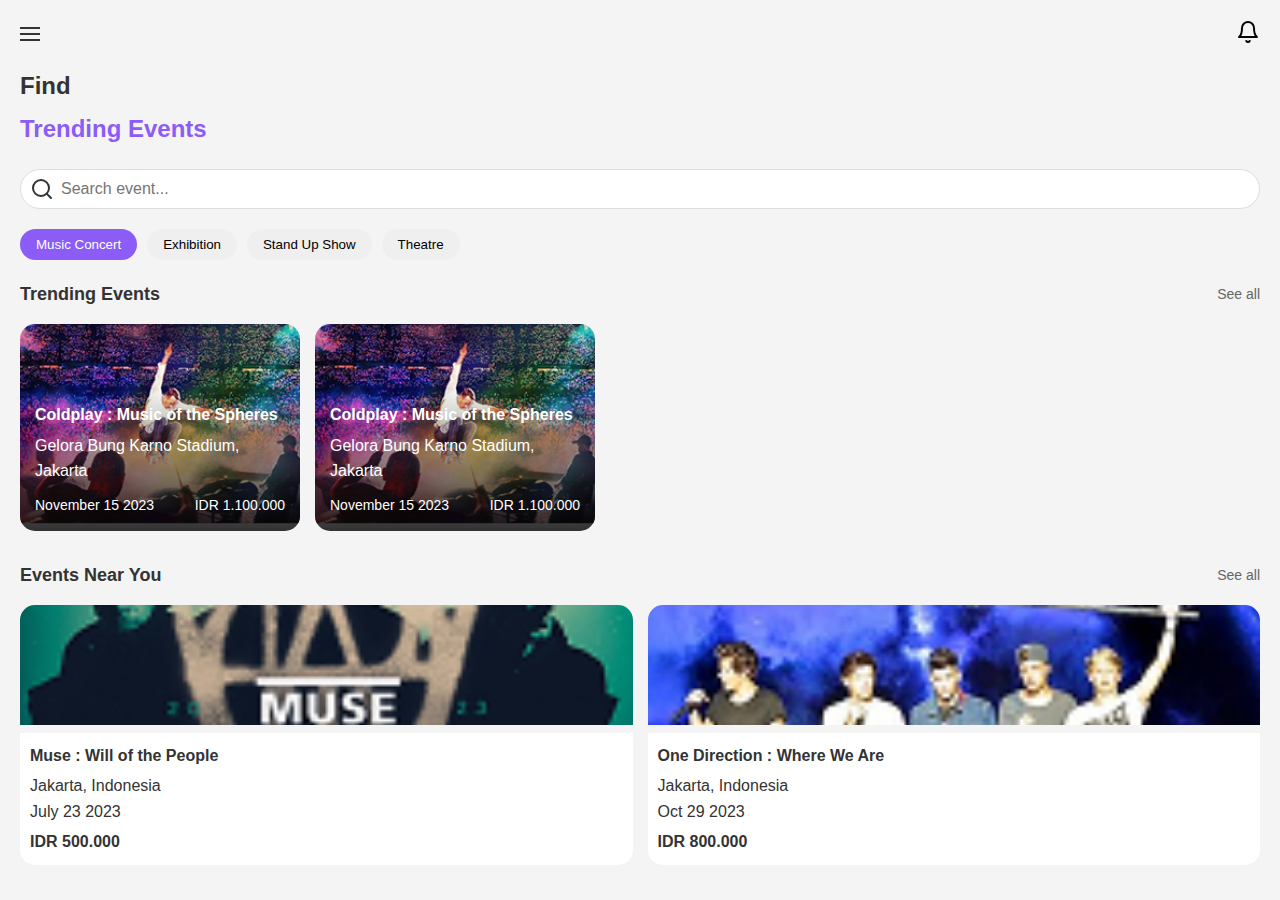
==== index.html @ b13571ea "feat: :art: pagina principal" ====
<!DOCTYPE html>
<html lang="en">
<head>
    <meta charset="UTF-8">
    <meta name="viewport" content="width=device-width, initial-scale=1.0">
    <title>Event App</title>
    <link rel="stylesheet" href="css/styles.css">
</head>
<body>
    <div class="page home">
        <header>
            <button class="menu-button">
                <span></span>
                <span></span>
                <span></span>
            </button>
            <button class="notification-button">
                <svg xmlns="http://www.w3.org/2000/svg" width="24" height="24" viewBox="0 0 24 24" fill="none" stroke="currentColor" stroke-width="2" stroke-linecap="round" stroke-linejoin="round"><path d="M6 8a6 6 0 0 1 12 0c0 7 3 9 3 9H3s3-2 3-9"></path><path d="M10.3 21a1.94 1.94 0 0 0 3.4 0"></path></svg>
            </button>
        </header>
        
        <section class="find-section">
            <h1>Find</h1>
            <h2>Trending Events</h2>
            <div class="search-bar">
                <svg xmlns="http://www.w3.org/2000/svg" width="24" height="24" viewBox="0 0 24 24" fill="none" stroke="currentColor" stroke-width="2" stroke-linecap="round" stroke-linejoin="round"><circle cx="11" cy="11" r="8"></circle><line x1="21" y1="21" x2="16.65" y2="16.65"></line></svg>
                <input type="text" placeholder="Search event...">
            </div>
        </section>

        <section class="categories">
            <button class="active">Music Concert</button>
            <button>Exhibition</button>
            <button>Stand Up Show</button>
            <button>Theatre</button>
        </section>

        <section class="trending-events">
            <div class="section-header">
                <h3>Trending Events</h3>
                <a href="#" class="see-all">See all</a>
            </div>
            <div class="event-container">
                <div class="event-card">
                    <img src="storage/img/Rectangle 4105.png" alt="Coldplay Concert">
                    <div class="event-info">
                        <h4>Coldplay : Music of the Spheres</h4>
                        <p>Gelora Bung Karno Stadium, Jakarta</p>
                        <div class="event-details">
                            <span>November 15 2023</span>
                            <span>IDR 1.100.000</span>
                        </div>
                    </div>
                </div>
                <div class="event-card">
                    <img src="storage/img/Rectangle 4105.png" alt="Coldplay Concert">
                    <div class="event-info">
                        <h4>Coldplay : Music of the Spheres</h4>
                        <p>Gelora Bung Karno Stadium, Jakarta</p>
                        <div class="event-details">
                            <span>November 15 2023</span>
                            <span>IDR 1.100.000</span>
                        </div>
                    </div>
                </div>
            </div>
        </section>

        <section class="nearby-events">
            <div class="section-header">
                <h3>Events Near You</h3>
                <a href="#" class="see-all">See all</a>
            </div>
            <div class="event-grid">
                <div class="event-card small">
                    <img src="storage/img/Rectangle 4108.png" alt="Muse Concert">
                    <div class="event-info">
                        <h4>Muse : Will of the People</h4>
                        <p>Jakarta, Indonesia</p>
                        <p>July 23 2023</p>
                        <p class="price">IDR 500.000</p>
                    </div>
                </div>
                <div class="event-card small">
                    <img src="storage/img/Rectangle 4110.png" alt="One Direction Concert">
                    <div class="event-info">
                        <h4>One Direction : Where We Are</h4>
                        <p>Jakarta, Indonesia</p>
                        <p>Oct 29 2023</p>
                        <p class="price">IDR 800.000</p>
                    </div>
                </div>
            </div>
        </section>
    </div>
</body>
</html>
---- css/styles.css ----
@import url(variables.css);
* {
    margin: 0;
    padding: 0;
    box-sizing: border-box;
}

body {
    font-family: Arial, sans-serif;
    line-height: 1.6;
    color: #333;
    background-color: #f4f4f4;
}

.app {
    max-width: 480px;
    margin: 0 auto;
    background-color: #fff;
    min-height: 100vh;
}

.page {
    padding: 20px;
}

/* Header */
header {
    display: flex;
    justify-content: space-between;
    align-items: center;
    margin-bottom: 20px;
}

.menu-button, .notification-button {
    background: none;
    border: none;
    cursor: pointer;
}

.menu-button span {
    display: block;
    width: 20px;
    height: 2px;
    background-color: #333;
    margin: 4px 0;
}

/* Find Section */
.find-section h1 {
    font-size: 24px;
    margin-bottom: 5px;
}

.find-section h2 {
    font-size: 24px;
    color: #8B5CF6;
    margin-bottom: 20px;
}

.search-bar {
    position: relative;
    margin-bottom: 20px;
}

.search-bar input {
    width: 100%;
    padding: 10px 40px;
    border: 1px solid #ddd;
    border-radius: 20px;
    font-size: 16px;
}

.search-bar svg {
    position: absolute;
    top: 50%;
    transform: translateY(-50%);
}

.search-bar svg:first-child {
    left: 10px;
}

.search-bar button {
    position: absolute;
    right: 10px;
    top: 50%;
    transform: translateY(-50%);
    background: none;
    border: none;
    cursor: pointer;
}

/* Categories */
.categories {
    display: flex;
    overflow-x: auto;
    gap: 10px;
    margin-bottom: 20px;
}

.categories button {
    padding: 8px 16px;
    border: none;
    border-radius: 20px;
    white-space: nowrap;
    cursor: pointer;
}

.categories button.active {
    background-color: #8B5CF6;
    color: white;
}

/* Event Sections */
.section-header {
    display: flex;
    justify-content: space-between;
    align-items: center;
    margin-bottom: 15px;
}

* {
    margin: 0;
    padding: 0;
    box-sizing: border-box;
}

body {
    font-family: Arial, sans-serif;
    line-height: 1.6;
    color: #333;
    background-color: #f4f4f4;
}

.app {
    max-width: 480px;
    margin: 0 auto;
    background-color: #fff;
    min-height: 100vh;
}

.page {
    padding: 20px;
}

.trending-events .event-container {
    display: flex;
    overflow-x: auto;
    gap: 15px;
    padding-bottom: 10px;
}

.trending-events .event-card {
    flex: 0 0 auto;
    width: 280px;
}



.section-header h3 {
    font-size: 18px;
}

.see-all {
    color: #666;
    text-decoration: none;
    font-size: 14px;
}

.event-card {
    position: relative;
    border-radius: 15px;
    overflow: hidden;
    margin-bottom: 20px;
}

.event-card img {
    width: 100%;
    height: 200px;
    object-fit: cover;
}

.event-info {
    position: absolute;
    bottom: 0;
    left: 0;
    right: 0;
    padding: 15px;
    background: linear-gradient(to top, rgba(0,0,0,0.8), transparent);
    color: white;
}

.event-info h4 {
    margin-bottom: 5px;
}

.event-details {
    display: flex;
    justify-content: space-between;
    margin-top: 10px;
    font-size: 14px;
}

.event-grid {
    display: grid;
    grid-template-columns: 1fr 1fr;
    gap: 15px;
}

.event-card.small {
    margin-bottom: 0;
}

.event-card.small img {
    height: 120px;
}

.event-card.small .event-info {
    position: static;
    background: white;
    color: #333;
    padding: 10px;
}

.event-card.small .price {
    font-weight: bold;
    margin-top: 5px;
}
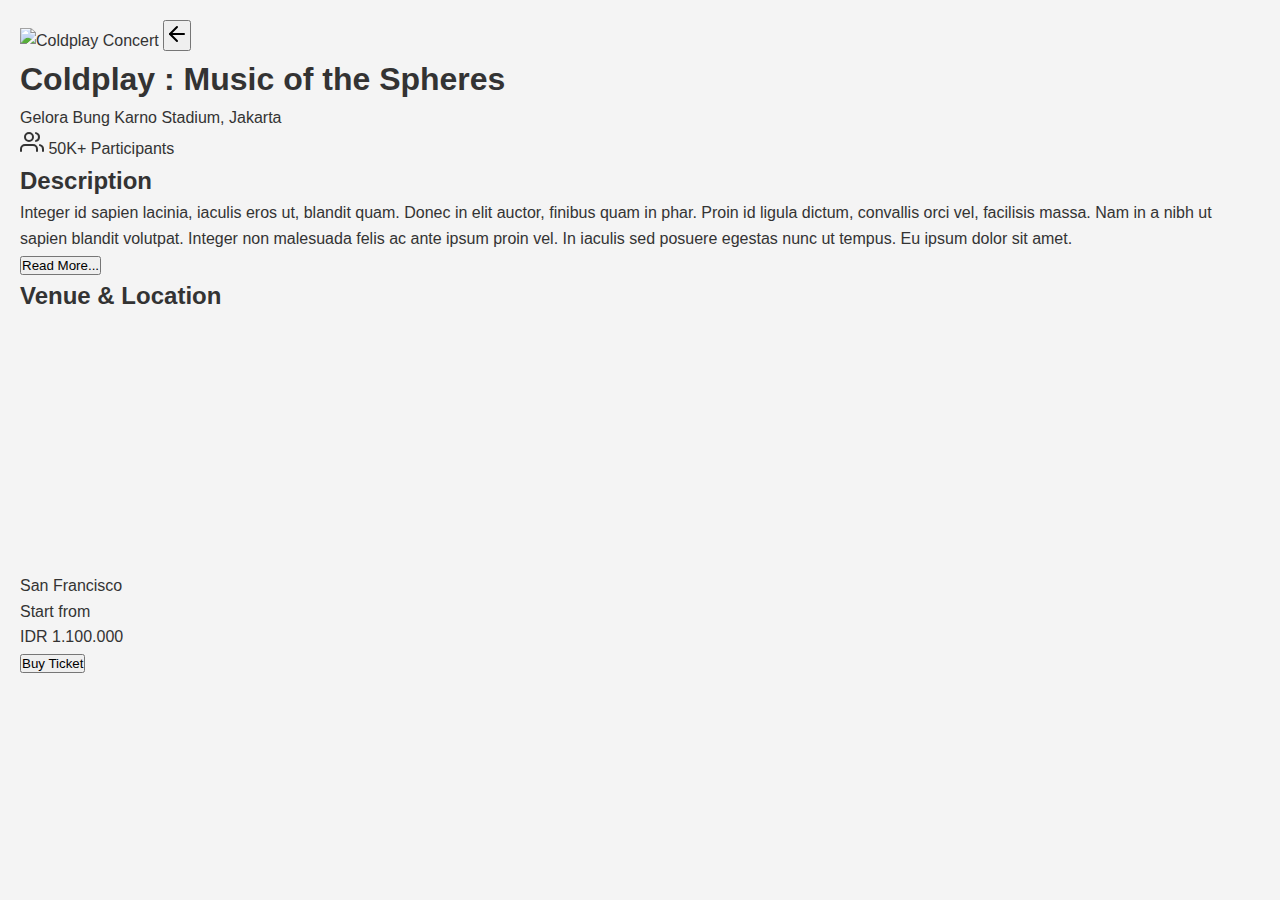
==== commit 6101a3e3: "feat: :art: estructura del html" ====
--- a/index.html
+++ b/index.html
@@ -7,91 +7,47 @@
     <link rel="stylesheet" href="css/styles.css">
 </head>
 <body>
-    <div class="page home">
-        <header>
-            <button class="menu-button">
-                <span></span>
-                <span></span>
-                <span></span>
+    <div class="page detail">
+        <div class="hero-image">
+            <img src="https://hebbkx1anhila5yf.public.blob.vercel-storage.com/Captura%20desde%202025-02-18%2016-17-10-r61lGKVzn3WVcQYwMTWNpux5oqasg6.png" alt="Coldplay Concert">
+            <button class="back-button">
+                <svg xmlns="http://www.w3.org/2000/svg" width="24" height="24" viewBox="0 0 24 24" fill="none" stroke="currentColor" stroke-width="2" stroke-linecap="round" stroke-linejoin="round"><line x1="19" y1="12" x2="5" y2="12"></line><polyline points="12 19 5 12 12 5"></polyline></svg>
             </button>
-            <button class="notification-button">
-                <svg xmlns="http://www.w3.org/2000/svg" width="24" height="24" viewBox="0 0 24 24" fill="none" stroke="currentColor" stroke-width="2" stroke-linecap="round" stroke-linejoin="round"><path d="M6 8a6 6 0 0 1 12 0c0 7 3 9 3 9H3s3-2 3-9"></path><path d="M10.3 21a1.94 1.94 0 0 0 3.4 0"></path></svg>
-            </button>
-        </header>
-        
-        <section class="find-section">
-            <h1>Find</h1>
-            <h2>Trending Events</h2>
-            <div class="search-bar">
-                <svg xmlns="http://www.w3.org/2000/svg" width="24" height="24" viewBox="0 0 24 24" fill="none" stroke="currentColor" stroke-width="2" stroke-linecap="round" stroke-linejoin="round"><circle cx="11" cy="11" r="8"></circle><line x1="21" y1="21" x2="16.65" y2="16.65"></line></svg>
-                <input type="text" placeholder="Search event...">
+        </div>
+        <div class="content">
+            <h1>Coldplay : Music of the Spheres</h1>
+            <p class="location">Gelora Bung Karno Stadium, Jakarta</p>
+            <div class="participants">
+                <div class="avatar-group">
+                    <div class="avatar"></div>
+                    <div class="avatar"></div>
+                    <div class="avatar"></div>
+                </div>
+                <p>
+                    <svg xmlns="http://www.w3.org/2000/svg" width="24" height="24" viewBox="0 0 24 24" fill="none" stroke="currentColor" stroke-width="2" stroke-linecap="round" stroke-linejoin="round"><path d="M17 21v-2a4 4 0 0 0-4-4H5a4 4 0 0 0-4 4v2"></path><circle cx="9" cy="7" r="4"></circle><path d="M23 21v-2a4 4 0 0 0-3-3.87"></path><path d="M16 3.13a4 4 0 0 1 0 7.75"></path></svg>
+                    50K+ Participants
+                </p>
             </div>
-        </section>
-
-        <section class="categories">
-            <button class="active">Music Concert</button>
-            <button>Exhibition</button>
-            <button>Stand Up Show</button>
-            <button>Theatre</button>
-        </section>
-
-        <section class="trending-events">
-            <div class="section-header">
-                <h3>Trending Events</h3>
-                <a href="#" class="see-all">See all</a>
+            <div class="description">
+                <h2>Description</h2>
+                <p>Integer id sapien lacinia, iaculis eros ut, blandit quam. Donec in elit auctor, finibus quam in phar. Proin id ligula dictum, convallis orci vel, facilisis massa. Nam in a nibh ut sapien blandit volutpat. Integer non malesuada felis ac ante ipsum proin vel. In iaculis sed posuere egestas nunc ut tempus. Eu ipsum dolor sit amet.</p>
+                <button class="read-more">Read More...</button>
             </div>
-            <div class="event-container">
-                <div class="event-card">
-                    <img src="storage/img/Rectangle 4105.png" alt="Coldplay Concert">
-                    <div class="event-info">
-                        <h4>Coldplay : Music of the Spheres</h4>
-                        <p>Gelora Bung Karno Stadium, Jakarta</p>
-                        <div class="event-details">
-                            <span>November 15 2023</span>
-                            <span>IDR 1.100.000</span>
-                        </div>
-                    </div>
+            <div class="venue">
+                <h2>Venue & Location</h2>
+                <div class="map-placeholder">
+                    <iframe src="https://www.google.com/maps/embed?pb=!1m18!1m12!1m3!1d100939.99641085565!2d-122.52000113088664!3d37.75780703754261!2m3!1f0!2f0!3f0!3m2!1i1024!2i768!4f13.1!3m3!1m2!1s0x80859a6d00690021%3A0x4a501367f076adff!2sSan%20Francisco%2C%20California%2C%20EE.%20UU.!5e0!3m2!1ses!2sco!4v1739914699240!5m2!1ses!2sco" width="360" height="250" style="border:0;" allowfullscreen="" loading="lazy" referrerpolicy="no-referrer-when-downgrade"></iframe>
                 </div>
-                <div class="event-card">
-                    <img src="storage/img/Rectangle 4105.png" alt="Coldplay Concert">
-                    <div class="event-info">
-                        <h4>Coldplay : Music of the Spheres</h4>
-                        <p>Gelora Bung Karno Stadium, Jakarta</p>
-                        <div class="event-details">
-                            <span>November 15 2023</span>
-                            <span>IDR 1.100.000</span>
-                        </div>
-                    </div>
+                <p>San Francisco</p>
+            </div>
+            <div class="buy-ticket">
+                <div class="price-info">
+                    <p>Start from</p>
+                    <p class="price">IDR 1.100.000</p>
                 </div>
+                <button class="buy-button">Buy Ticket</button>
             </div>
-        </section>
-
-        <section class="nearby-events">
-            <div class="section-header">
-                <h3>Events Near You</h3>
-                <a href="#" class="see-all">See all</a>
-            </div>
-            <div class="event-grid">
-                <div class="event-card small">
-                    <img src="storage/img/Rectangle 4108.png" alt="Muse Concert">
-                    <div class="event-info">
-                        <h4>Muse : Will of the People</h4>
-                        <p>Jakarta, Indonesia</p>
-                        <p>July 23 2023</p>
-                        <p class="price">IDR 500.000</p>
-                    </div>
-                </div>
-                <div class="event-card small">
-                    <img src="storage/img/Rectangle 4110.png" alt="One Direction Concert">
-                    <div class="event-info">
-                        <h4>One Direction : Where We Are</h4>
-                        <p>Jakarta, Indonesia</p>
-                        <p>Oct 29 2023</p>
-                        <p class="price">IDR 800.000</p>
-                    </div>
-                </div>
-            </div>
-        </section>
+        </div>
     </div>
 </body>
 </html>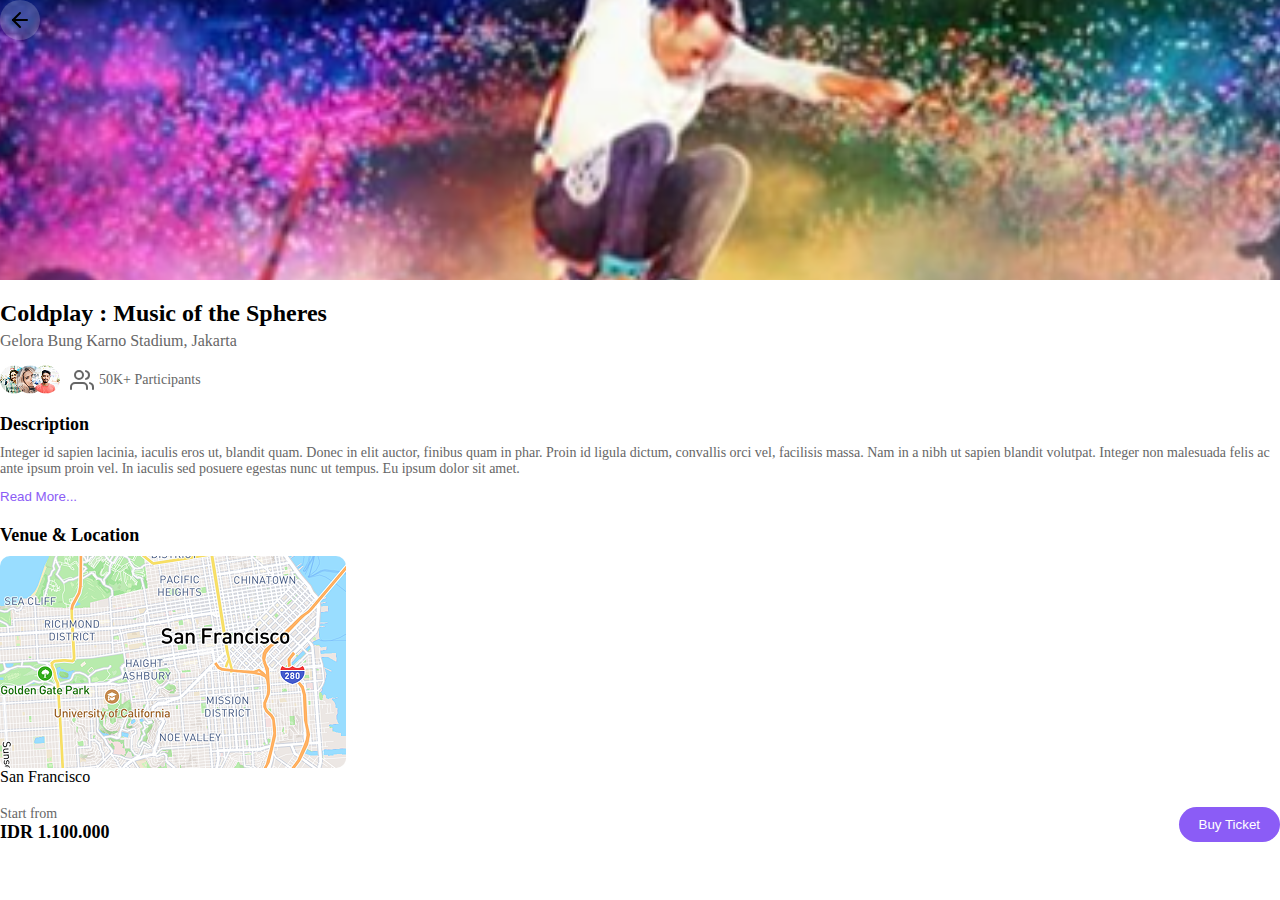
==== commit 0a3f811c: "feat: :art: pagina detail" ====
--- a/index.html
+++ b/index.html
@@ -9,7 +9,7 @@
 <body>
     <div class="page detail">
         <div class="hero-image">
-            <img src="https://hebbkx1anhila5yf.public.blob.vercel-storage.com/Captura%20desde%202025-02-18%2016-17-10-r61lGKVzn3WVcQYwMTWNpux5oqasg6.png" alt="Coldplay Concert">
+            <img src="storage/img/Rectangle 4111.png" alt="Coldplay Concert">
             <button class="back-button">
                 <svg xmlns="http://www.w3.org/2000/svg" width="24" height="24" viewBox="0 0 24 24" fill="none" stroke="currentColor" stroke-width="2" stroke-linecap="round" stroke-linejoin="round"><line x1="19" y1="12" x2="5" y2="12"></line><polyline points="12 19 5 12 12 5"></polyline></svg>
             </button>
@@ -19,9 +19,7 @@
             <p class="location">Gelora Bung Karno Stadium, Jakarta</p>
             <div class="participants">
                 <div class="avatar-group">
-                    <div class="avatar"></div>
-                    <div class="avatar"></div>
-                    <div class="avatar"></div>
+                    <img src="storage/img/Group 1.png" alt="">
                 </div>
                 <p>
                     <svg xmlns="http://www.w3.org/2000/svg" width="24" height="24" viewBox="0 0 24 24" fill="none" stroke="currentColor" stroke-width="2" stroke-linecap="round" stroke-linejoin="round"><path d="M17 21v-2a4 4 0 0 0-4-4H5a4 4 0 0 0-4 4v2"></path><circle cx="9" cy="7" r="4"></circle><path d="M23 21v-2a4 4 0 0 0-3-3.87"></path><path d="M16 3.13a4 4 0 0 1 0 7.75"></path></svg>
@@ -35,8 +33,8 @@
             </div>
             <div class="venue">
                 <h2>Venue & Location</h2>
-                <div class="map-placeholder">
-                    <iframe src="https://www.google.com/maps/embed?pb=!1m18!1m12!1m3!1d100939.99641085565!2d-122.52000113088664!3d37.75780703754261!2m3!1f0!2f0!3f0!3m2!1i1024!2i768!4f13.1!3m3!1m2!1s0x80859a6d00690021%3A0x4a501367f076adff!2sSan%20Francisco%2C%20California%2C%20EE.%20UU.!5e0!3m2!1ses!2sco!4v1739914699240!5m2!1ses!2sco" width="360" height="250" style="border:0;" allowfullscreen="" loading="lazy" referrerpolicy="no-referrer-when-downgrade"></iframe>
+                <div class="venue-image">
+                    <img src="storage/img/Mapsicle Map.png" alt="Venue Image" width="346" height="212">
                 </div>
                 <p>San Francisco</p>
             </div>
--- a/css/styles.css
+++ b/css/styles.css
@@ -1,228 +1,123 @@
 @import url(variables.css);
-* {
+*{
+    padding: 0;
     margin: 0;
-    padding: 0;
     box-sizing: border-box;
 }
 
-body {
-    font-family: Arial, sans-serif;
-    line-height: 1.6;
-    color: #333;
-    background-color: #f4f4f4;
+
+
+
+
+.hero-image {
+    position: relative;
+    height: 300px;
+    margin: -20px -20px 20px;
 }
 
-.app {
-    max-width: 480px;
-    margin: 0 auto;
-    background-color: #fff;
-    min-height: 100vh;
+.hero-image img {
+    width: 100%;
+    height: 100%;
+    object-fit: cover;
 }
 
-.page {
-    padding: 20px;
-}
-
-/* Header */
-header {
+.back-button {
+    position: absolute;
+    top: 20px;
+    left: 20px;
+    background: rgba(255, 255, 255, 0.2);
+    border: none;
+    border-radius: 50%;
+    width: 40px;
+    height: 40px;
     display: flex;
-    justify-content: space-between;
     align-items: center;
-    margin-bottom: 20px;
-}
-
-.menu-button, .notification-button {
-    background: none;
-    border: none;
+    justify-content: center;
     cursor: pointer;
 }
 
-.menu-button span {
-    display: block;
-    width: 20px;
-    height: 2px;
-    background-color: #333;
-    margin: 4px 0;
-}
-
-/* Find Section */
-.find-section h1 {
+.content h1 {
     font-size: 24px;
     margin-bottom: 5px;
 }
 
-.find-section h2 {
-    font-size: 24px;
-    color: #8B5CF6;
-    margin-bottom: 20px;
+.location {
+    color: #666;
+    margin-bottom: 15px;
 }
 
-.search-bar {
-    position: relative;
-    margin-bottom: 20px;
-}
-
-.search-bar input {
-    width: 100%;
-    padding: 10px 40px;
-    border: 1px solid #ddd;
-    border-radius: 20px;
-    font-size: 16px;
-}
-
-.search-bar svg {
-    position: absolute;
-    top: 50%;
-    transform: translateY(-50%);
-}
-
-.search-bar svg:first-child {
-    left: 10px;
-}
-
-.search-bar button {
-    position: absolute;
-    right: 10px;
-    top: 50%;
-    transform: translateY(-50%);
-    background: none;
-    border: none;
-    cursor: pointer;
-}
-
-/* Categories */
-.categories {
+.participants {
     display: flex;
-    overflow-x: auto;
+    align-items: center;
     gap: 10px;
     margin-bottom: 20px;
 }
 
-.categories button {
-    padding: 8px 16px;
+.avatar-group {
+    display: flex;
+}
+
+
+.avatar:last-child {
+    margin-right: 0;
+}
+
+.participants p {
+    display: flex;
+    align-items: center;
+    gap: 5px;
+    font-size: 14px;
+    color: #666;
+}
+
+.description, .venue {
+    margin-bottom: 20px;
+}
+
+.description h2, .venue h2 {
+    font-size: 18px;
+    margin-bottom: 10px;
+}
+
+.description p {
+    font-size: 14px;
+    color: #666;
+    margin-bottom: 10px;
+}
+
+.read-more {
+    background: none;
     border: none;
-    border-radius: 20px;
-    white-space: nowrap;
+    color: #8B5CF6;
     cursor: pointer;
 }
 
-.categories button.active {
-    background-color: #8B5CF6;
-    color: white;
+.venue-image img {
+    display: block;
+    border-radius: 10px;
 }
 
-/* Event Sections */
-.section-header {
+.buy-ticket {
     display: flex;
     justify-content: space-between;
     align-items: center;
-    margin-bottom: 15px;
 }
 
-* {
-    margin: 0;
-    padding: 0;
-    box-sizing: border-box;
+.price-info p:first-child {
+    font-size: 14px;
+    color: #666;
 }
 
-body {
-    font-family: Arial, sans-serif;
-    line-height: 1.6;
-    color: #333;
-    background-color: #f4f4f4;
+.price {
+    font-size: 18px;
+    font-weight: bold;
 }
 
-.app {
-    max-width: 480px;
-    margin: 0 auto;
-    background-color: #fff;
-    min-height: 100vh;
+.buy-button {
+    background-color: #8B5CF6;
+    color: white;
+    border: none;
+    padding: 10px 20px;
+    border-radius: 20px;
+    cursor: pointer;
 }
-
-.page {
-    padding: 20px;
-}
-
-.trending-events .event-container {
-    display: flex;
-    overflow-x: auto;
-    gap: 15px;
-    padding-bottom: 10px;
-}
-
-.trending-events .event-card {
-    flex: 0 0 auto;
-    width: 280px;
-}
-
-
-
-.section-header h3 {
-    font-size: 18px;
-}
-
-.see-all {
-    color: #666;
-    text-decoration: none;
-    font-size: 14px;
-}
-
-.event-card {
-    position: relative;
-    border-radius: 15px;
-    overflow: hidden;
-    margin-bottom: 20px;
-}
-
-.event-card img {
-    width: 100%;
-    height: 200px;
-    object-fit: cover;
-}
-
-.event-info {
-    position: absolute;
-    bottom: 0;
-    left: 0;
-    right: 0;
-    padding: 15px;
-    background: linear-gradient(to top, rgba(0,0,0,0.8), transparent);
-    color: white;
-}
-
-.event-info h4 {
-    margin-bottom: 5px;
-}
-
-.event-details {
-    display: flex;
-    justify-content: space-between;
-    margin-top: 10px;
-    font-size: 14px;
-}
-
-.event-grid {
-    display: grid;
-    grid-template-columns: 1fr 1fr;
-    gap: 15px;
-}
-
-.event-card.small {
-    margin-bottom: 0;
-}
-
-.event-card.small img {
-    height: 120px;
-}
-
-.event-card.small .event-info {
-    position: static;
-    background: white;
-    color: #333;
-    padding: 10px;
-}
-
-.event-card.small .price {
-    font-weight: bold;
-    margin-top: 5px;
-}
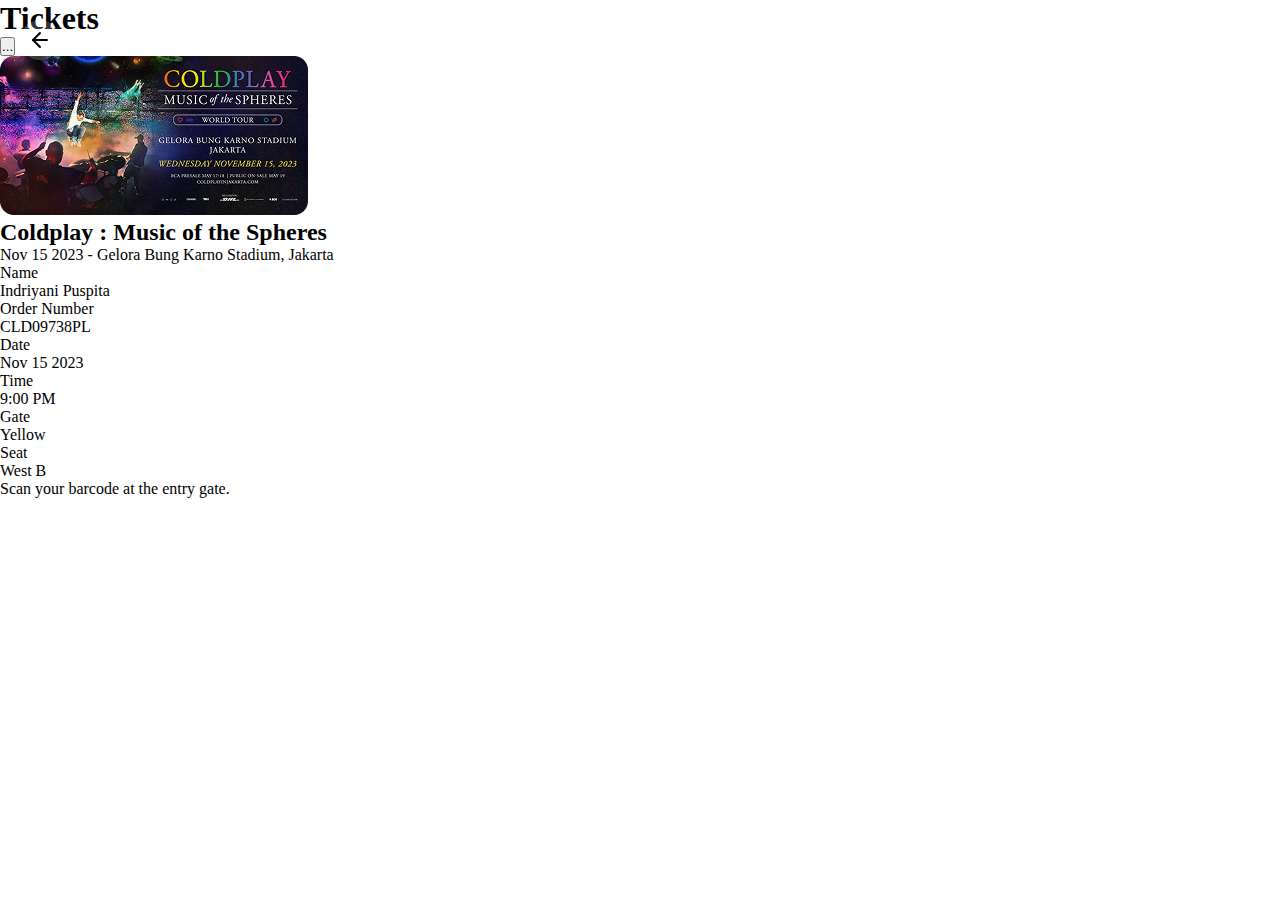
==== commit f7fea21a: "feat: :art: estructura del html en la pagina de tickets" ====
--- a/index.html
+++ b/index.html
@@ -7,43 +7,49 @@
     <link rel="stylesheet" href="css/styles.css">
 </head>
 <body>
-    <div class="page detail">
-        <div class="hero-image">
-            <img src="storage/img/Rectangle 4111.png" alt="Coldplay Concert">
+    <div class="page ticket">
+        <header>
             <button class="back-button">
                 <svg xmlns="http://www.w3.org/2000/svg" width="24" height="24" viewBox="0 0 24 24" fill="none" stroke="currentColor" stroke-width="2" stroke-linecap="round" stroke-linejoin="round"><line x1="19" y1="12" x2="5" y2="12"></line><polyline points="12 19 5 12 12 5"></polyline></svg>
             </button>
-        </div>
-        <div class="content">
-            <h1>Coldplay : Music of the Spheres</h1>
-            <p class="location">Gelora Bung Karno Stadium, Jakarta</p>
-            <div class="participants">
-                <div class="avatar-group">
-                    <img src="storage/img/Group 1.png" alt="">
+            <h1>Tickets</h1>
+            <button class="more-button">...</button>
+        </header>
+        <div class="ticket-card">
+            <img src="storage/img/Rectangle 4115.png" alt="Coldplay Concert">
+            <div class="ticket-info">
+                <h2>Coldplay : Music of the Spheres</h2>
+                <p>Nov 15 2023 - Gelora Bung Karno Stadium, Jakarta</p>
+                <div class="ticket-details">
+                    <div>
+                        <p>Name</p>
+                        <p>Indriyani Puspita</p>
+                    </div>
+                    <div>
+                        <p>Order Number</p>
+                        <p>CLD09738PL</p>
+                    </div>
+                    <div>
+                        <p>Date</p>
+                        <p>Nov 15 2023</p>
+                    </div>
+                    <div>
+                        <p>Time</p>
+                        <p>9:00 PM</p>
+                    </div>
+                    <div>
+                        <p>Gate</p>
+                        <p>Yellow</p>
+                    </div>
+                    <div>
+                        <p>Seat</p>
+                        <p>West B</p>
+                    </div>
                 </div>
-                <p>
-                    <svg xmlns="http://www.w3.org/2000/svg" width="24" height="24" viewBox="0 0 24 24" fill="none" stroke="currentColor" stroke-width="2" stroke-linecap="round" stroke-linejoin="round"><path d="M17 21v-2a4 4 0 0 0-4-4H5a4 4 0 0 0-4 4v2"></path><circle cx="9" cy="7" r="4"></circle><path d="M23 21v-2a4 4 0 0 0-3-3.87"></path><path d="M16 3.13a4 4 0 0 1 0 7.75"></path></svg>
-                    50K+ Participants
-                </p>
-            </div>
-            <div class="description">
-                <h2>Description</h2>
-                <p>Integer id sapien lacinia, iaculis eros ut, blandit quam. Donec in elit auctor, finibus quam in phar. Proin id ligula dictum, convallis orci vel, facilisis massa. Nam in a nibh ut sapien blandit volutpat. Integer non malesuada felis ac ante ipsum proin vel. In iaculis sed posuere egestas nunc ut tempus. Eu ipsum dolor sit amet.</p>
-                <button class="read-more">Read More...</button>
-            </div>
-            <div class="venue">
-                <h2>Venue & Location</h2>
-                <div class="venue-image">
-                    <img src="storage/img/Mapsicle Map.png" alt="Venue Image" width="346" height="212">
+                <div class="barcode">
+                    <div class="barcode-placeholder"></div>
+                    <p>Scan your barcode at the entry gate.</p>
                 </div>
-                <p>San Francisco</p>
-            </div>
-            <div class="buy-ticket">
-                <div class="price-info">
-                    <p>Start from</p>
-                    <p class="price">IDR 1.100.000</p>
-                </div>
-                <button class="buy-button">Buy Ticket</button>
             </div>
         </div>
     </div>
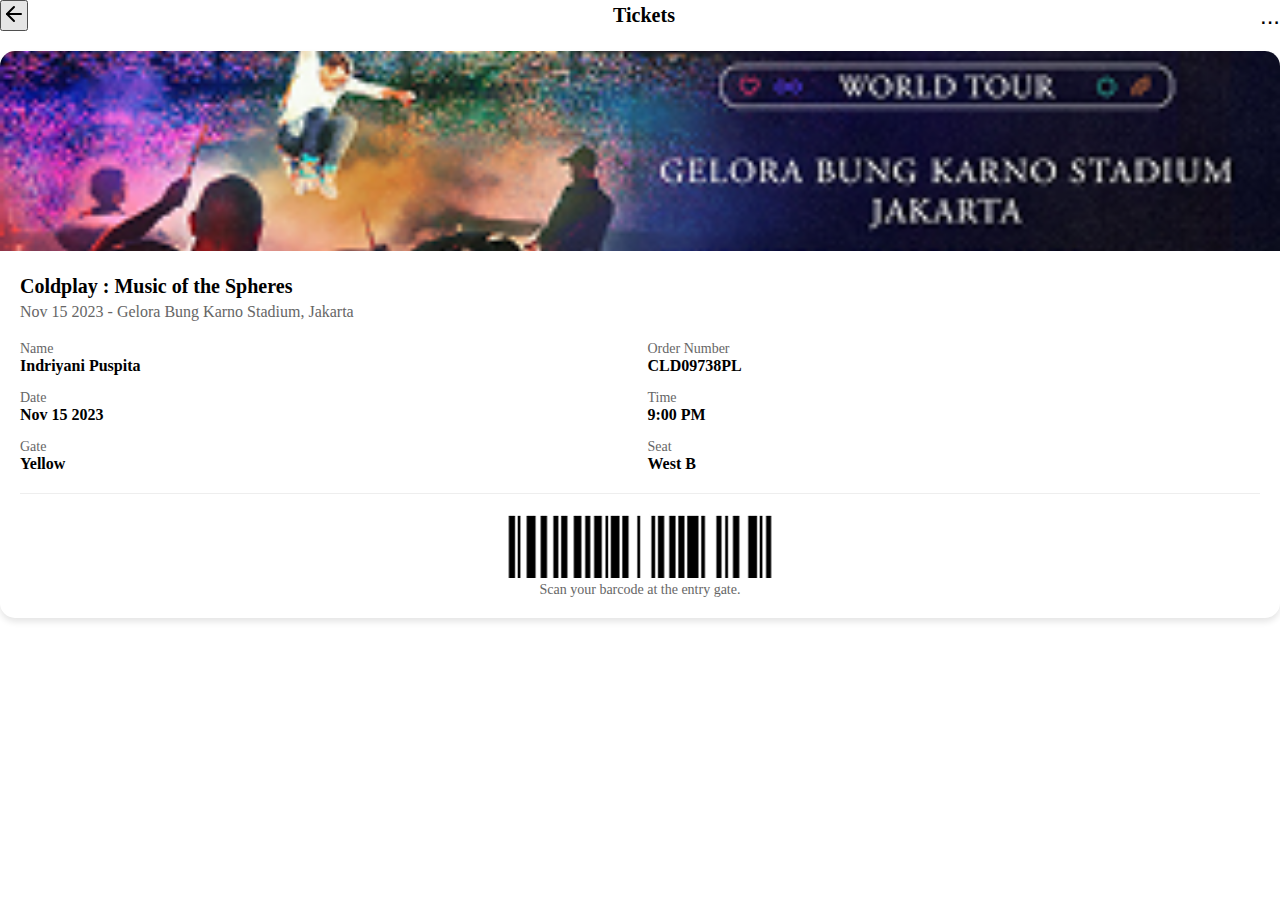
==== commit 5c0af6c5: "feat: :art: pagina de ticket" ====
--- a/index.html
+++ b/index.html
@@ -47,7 +47,9 @@
                     </div>
                 </div>
                 <div class="barcode">
-                    <div class="barcode-placeholder"></div>
+                    <div class="barcode-placeholder"> 
+                        <img src="storage/img/image 1.png" alt="">
+                    </div>
                     <p>Scan your barcode at the entry gate.</p>
                 </div>
             </div>
--- a/css/styles.css
+++ b/css/styles.css
@@ -5,119 +5,79 @@
     box-sizing: border-box;
 }
 
-
-
-
-
-.hero-image {
-    position: relative;
-    height: 300px;
-    margin: -20px -20px 20px;
+.ticket header {
+    display: flex;
+    justify-content: space-between;
+    align-items: center;
+    margin-bottom: 20px;
 }
 
-.hero-image img {
+.ticket h1 {
+    font-size: 20px;
+}
+
+.more-button {
+    background: none;
+    border: none;
+    font-size: 24px;
+    cursor: pointer;
+}
+
+.ticket-card {
+    background-color: white;
+    border-radius: 15px;
+    overflow: hidden;
+    box-shadow: 0 4px 6px rgba(0, 0, 0, 0.1);
+}
+
+.ticket-card img {
     width: 100%;
-    height: 100%;
+    height: 200px;
     object-fit: cover;
 }
 
-.back-button {
-    position: absolute;
-    top: 20px;
-    left: 20px;
-    background: rgba(255, 255, 255, 0.2);
-    border: none;
-    border-radius: 50%;
-    width: 40px;
-    height: 40px;
-    display: flex;
-    align-items: center;
-    justify-content: center;
-    cursor: pointer;
+.ticket-info {
+    padding: 20px;
 }
 
-.content h1 {
-    font-size: 24px;
+.ticket-info h2 {
+    font-size: 20px;
     margin-bottom: 5px;
 }
 
-.location {
+.ticket-info > p {
     color: #666;
-    margin-bottom: 15px;
-}
-
-.participants {
-    display: flex;
-    align-items: center;
-    gap: 10px;
     margin-bottom: 20px;
 }
 
-.avatar-group {
-    display: flex;
+.ticket-details {
+    display: grid;
+    grid-template-columns: 1fr 1fr;
+    gap: 15px;
+    margin-bottom: 20px;
 }
 
-
-.avatar:last-child {
-    margin-right: 0;
-}
-
-.participants p {
-    display: flex;
-    align-items: center;
-    gap: 5px;
+.ticket-details div p:first-child {
     font-size: 14px;
     color: #666;
 }
 
-.description, .venue {
-    margin-bottom: 20px;
-}
-
-.description h2, .venue h2 {
-    font-size: 18px;
-    margin-bottom: 10px;
-}
-
-.description p {
-    font-size: 14px;
-    color: #666;
-    margin-bottom: 10px;
-}
-
-.read-more {
-    background: none;
-    border: none;
-    color: #8B5CF6;
-    cursor: pointer;
-}
-
-.venue-image img {
-    display: block;
-    border-radius: 10px;
-}
-
-.buy-ticket {
-    display: flex;
-    justify-content: space-between;
-    align-items: center;
-}
-
-.price-info p:first-child {
-    font-size: 14px;
-    color: #666;
-}
-
-.price {
-    font-size: 18px;
+.ticket-details div p:last-child {
     font-weight: bold;
 }
 
-.buy-button {
-    background-color: #8B5CF6;
-    color: white;
-    border: none;
-    padding: 10px 20px;
-    border-radius: 20px;
-    cursor: pointer;
+.barcode {
+    border-top: 1px solid #eee;
+    padding-top: 20px;
+    text-align: center;
 }
+
+.barcode-placeholder img {
+    width: 270px;
+    height: 64px;
+}
+
+.barcode p {
+    font-size: 14px;
+    color: #666;
+}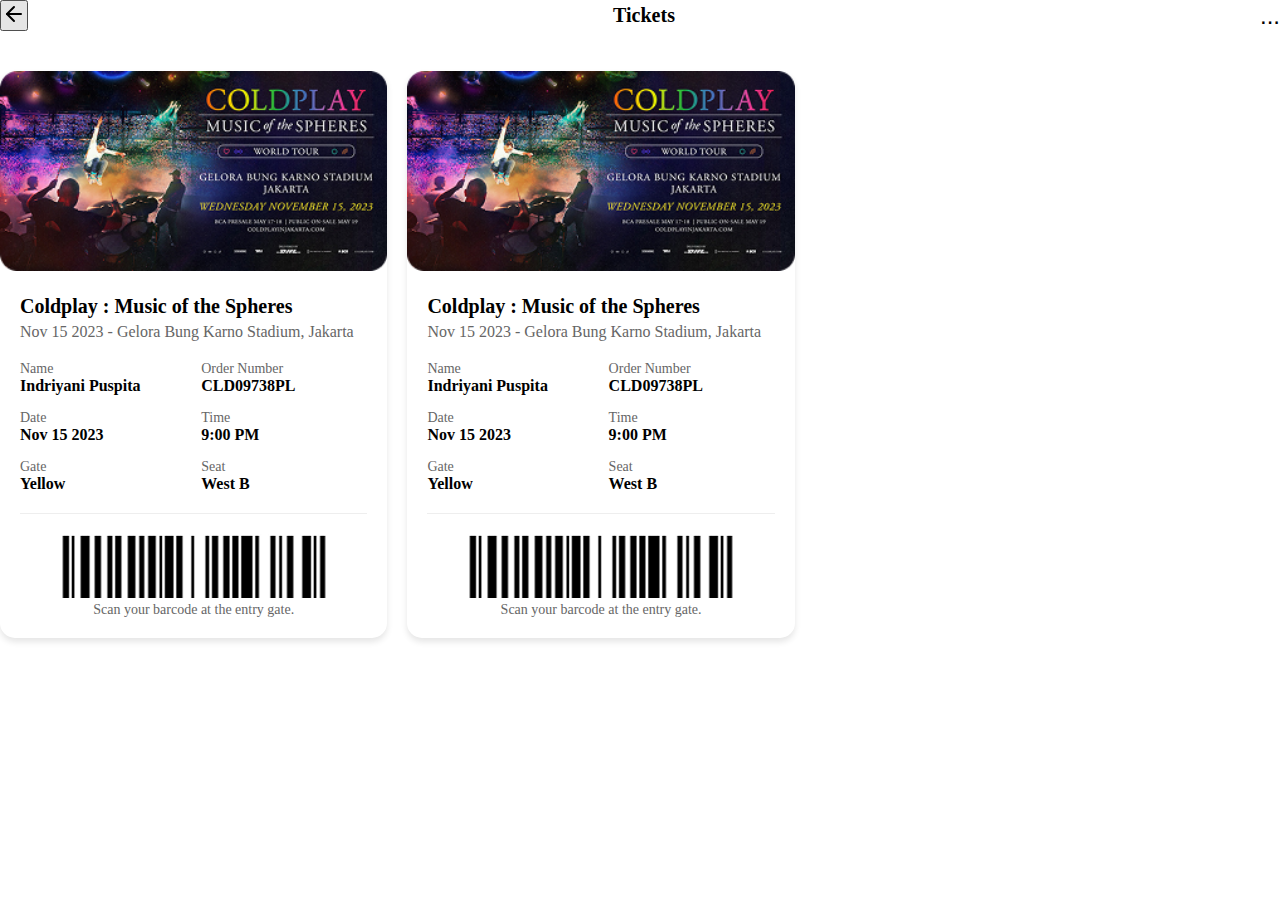
==== commit b6501792: "feat: :art: pagina de tickets" ====
--- a/index.html
+++ b/index.html
@@ -15,42 +15,85 @@
             <h1>Tickets</h1>
             <button class="more-button">...</button>
         </header>
-        <div class="ticket-card">
-            <img src="storage/img/Rectangle 4115.png" alt="Coldplay Concert">
-            <div class="ticket-info">
-                <h2>Coldplay : Music of the Spheres</h2>
-                <p>Nov 15 2023 - Gelora Bung Karno Stadium, Jakarta</p>
-                <div class="ticket-details">
-                    <div>
-                        <p>Name</p>
-                        <p>Indriyani Puspita</p>
-                    </div>
-                    <div>
-                        <p>Order Number</p>
-                        <p>CLD09738PL</p>
-                    </div>
-                    <div>
-                        <p>Date</p>
-                        <p>Nov 15 2023</p>
-                    </div>
-                    <div>
-                        <p>Time</p>
-                        <p>9:00 PM</p>
-                    </div>
-                    <div>
-                        <p>Gate</p>
-                        <p>Yellow</p>
-                    </div>
-                    <div>
-                        <p>Seat</p>
-                        <p>West B</p>
+        <div class="ticket-container">
+            <div class="ticket-slider">
+                <div class="ticket-card">
+                    <img src="storage/img/Rectangle 4115.png" alt="Coldplay Concert">
+                    <div class="ticket-info">
+                        <h2>Coldplay : Music of the Spheres</h2>
+                        <p>Nov 15 2023 - Gelora Bung Karno Stadium, Jakarta</p>
+                        <div class="ticket-details">
+                            <div>
+                                <p>Name</p>
+                                <p>Indriyani Puspita</p>
+                            </div>
+                            <div>
+                                <p>Order Number</p>
+                                <p>CLD09738PL</p>
+                            </div>
+                            <div>
+                                <p>Date</p>
+                                <p>Nov 15 2023</p>
+                            </div>
+                            <div>
+                                <p>Time</p>
+                                <p>9:00 PM</p>
+                            </div>
+                            <div>
+                                <p>Gate</p>
+                                <p>Yellow</p>
+                            </div>
+                            <div>
+                                <p>Seat</p>
+                                <p>West B</p>
+                            </div>
+                        </div>
+                        <div class="barcode">
+                            <div class="barcode-placeholder"> 
+                                <img src="storage/img/image 1.png" alt="">
+                            </div>
+                            <p>Scan your barcode at the entry gate.</p>
+                        </div>
                     </div>
                 </div>
-                <div class="barcode">
-                    <div class="barcode-placeholder"> 
-                        <img src="storage/img/image 1.png" alt="">
+                <div class="ticket-card">
+                    <img src="storage/img/Rectangle 4115.png" alt="Coldplay Concert">
+                    <div class="ticket-info">
+                        <h2>Coldplay : Music of the Spheres</h2>
+                        <p>Nov 15 2023 - Gelora Bung Karno Stadium, Jakarta</p>
+                        <div class="ticket-details">
+                            <div>
+                                <p>Name</p>
+                                <p>Indriyani Puspita</p>
+                            </div>
+                            <div>
+                                <p>Order Number</p>
+                                <p>CLD09738PL</p>
+                            </div>
+                            <div>
+                                <p>Date</p>
+                                <p>Nov 15 2023</p>
+                            </div>
+                            <div>
+                                <p>Time</p>
+                                <p>9:00 PM</p>
+                            </div>
+                            <div>
+                                <p>Gate</p>
+                                <p>Yellow</p>
+                            </div>
+                            <div>
+                                <p>Seat</p>
+                                <p>West B</p>
+                            </div>
+                        </div>
+                        <div class="barcode">
+                            <div class="barcode-placeholder"> 
+                                <img src="storage/img/image 1.png" alt="">
+                            </div>
+                            <p>Scan your barcode at the entry gate.</p>
+                        </div>
                     </div>
-                    <p>Scan your barcode at the entry gate.</p>
                 </div>
             </div>
         </div>
--- a/css/styles.css
+++ b/css/styles.css
@@ -80,4 +80,109 @@
 .barcode p {
     font-size: 14px;
     color: #666;
-}+}
+@import url(variables.css);
+*{
+    padding: 0;
+    margin: 0;
+    box-sizing: border-box;
+}
+
+.ticket header {
+    display: flex;
+    justify-content: space-between;
+    align-items: center;
+    margin-bottom: 20px;
+}
+
+.ticket h1 {
+    font-size: 20px;
+}
+
+.more-button {
+    background: none;
+    border: none;
+    font-size: 24px;
+    cursor: pointer;
+}
+
+.ticket-card {
+    background-color: white;
+    border-radius: 15px;
+    overflow: hidden;
+    box-shadow: 0 4px 6px rgba(0, 0, 0, 0.1);
+}
+
+.ticket-card img {
+    width: 100%;
+    height: 200px;
+    object-fit: cover;
+}
+
+.ticket-info {
+    padding: 20px;
+}
+
+.ticket-info h2 {
+    font-size: 20px;
+    margin-bottom: 5px;
+}
+
+.ticket-info > p {
+    color: #666;
+    margin-bottom: 20px;
+}
+
+.ticket-details {
+    display: grid;
+    grid-template-columns: 1fr 1fr;
+    gap: 15px;
+    margin-bottom: 20px;
+}
+
+.ticket-details div p:first-child {
+    font-size: 14px;
+    color: #666;
+}
+
+.ticket-details div p:last-child {
+    font-weight: bold;
+}
+
+.barcode {
+    border-top: 1px solid #eee;
+    padding-top: 20px;
+    text-align: center;
+}
+
+.barcode-placeholder img {
+    width: 270px;
+    height: 64px;
+}
+
+.barcode p {
+    font-size: 14px;
+    color: #666;
+}
+
+
+.ticket-container {
+    overflow-x: auto;
+    white-space: nowrap;
+    padding: 20px 0;
+}
+
+.ticket-slider {
+    display: flex;
+    gap: 20px;
+}
+
+.ticket-card {
+    background-color: white;
+    border-radius: 15px;
+    overflow: hidden;
+    box-shadow: 0 4px 6px rgba(0, 0, 0, 0.1);
+    min-width: 300px;
+}
+
+
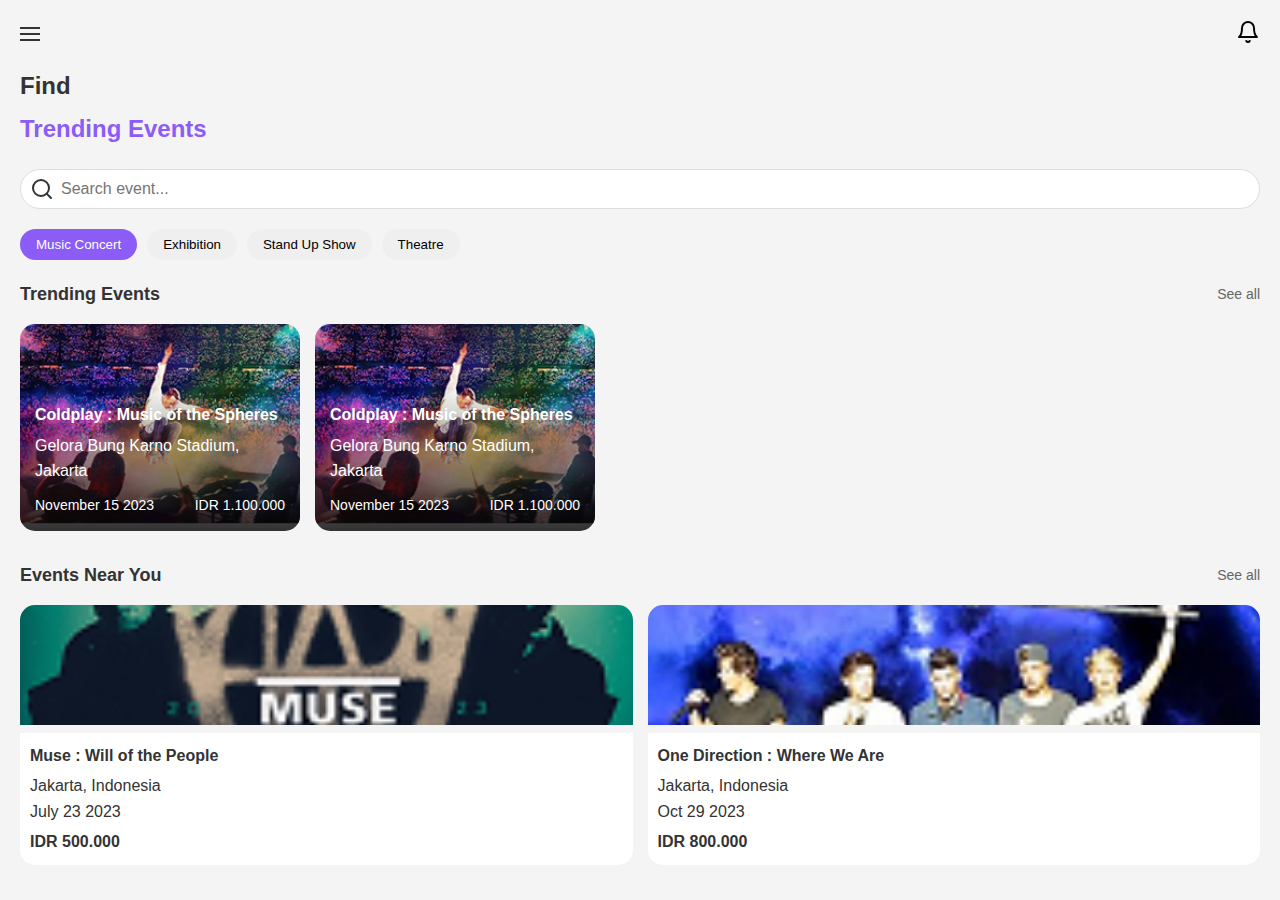
==== commit 58d59ffd: "Merge branch 'home'" ====
--- a/index.html
+++ b/index.html
@@ -1,102 +1,97 @@
-<!DOCTYPE html>
-<html lang="en">
-<head>
-    <meta charset="UTF-8">
-    <meta name="viewport" content="width=device-width, initial-scale=1.0">
-    <title>Event App</title>
-    <link rel="stylesheet" href="css/styles.css">
-</head>
-<body>
-    <div class="page ticket">
-        <header>
-            <button class="back-button">
-                <svg xmlns="http://www.w3.org/2000/svg" width="24" height="24" viewBox="0 0 24 24" fill="none" stroke="currentColor" stroke-width="2" stroke-linecap="round" stroke-linejoin="round"><line x1="19" y1="12" x2="5" y2="12"></line><polyline points="12 19 5 12 12 5"></polyline></svg>
-            </button>
-            <h1>Tickets</h1>
-            <button class="more-button">...</button>
-        </header>
-        <div class="ticket-container">
-            <div class="ticket-slider">
-                <div class="ticket-card">
-                    <img src="storage/img/Rectangle 4115.png" alt="Coldplay Concert">
-                    <div class="ticket-info">
-                        <h2>Coldplay : Music of the Spheres</h2>
-                        <p>Nov 15 2023 - Gelora Bung Karno Stadium, Jakarta</p>
-                        <div class="ticket-details">
-                            <div>
-                                <p>Name</p>
-                                <p>Indriyani Puspita</p>
-                            </div>
-                            <div>
-                                <p>Order Number</p>
-                                <p>CLD09738PL</p>
-                            </div>
-                            <div>
-                                <p>Date</p>
-                                <p>Nov 15 2023</p>
-                            </div>
-                            <div>
-                                <p>Time</p>
-                                <p>9:00 PM</p>
-                            </div>
-                            <div>
-                                <p>Gate</p>
-                                <p>Yellow</p>
-                            </div>
-                            <div>
-                                <p>Seat</p>
-                                <p>West B</p>
-                            </div>
-                        </div>
-                        <div class="barcode">
-                            <div class="barcode-placeholder"> 
-                                <img src="storage/img/image 1.png" alt="">
-                            </div>
-                            <p>Scan your barcode at the entry gate.</p>
-                        </div>
-                    </div>
-                </div>
-                <div class="ticket-card">
-                    <img src="storage/img/Rectangle 4115.png" alt="Coldplay Concert">
-                    <div class="ticket-info">
-                        <h2>Coldplay : Music of the Spheres</h2>
-                        <p>Nov 15 2023 - Gelora Bung Karno Stadium, Jakarta</p>
-                        <div class="ticket-details">
-                            <div>
-                                <p>Name</p>
-                                <p>Indriyani Puspita</p>
-                            </div>
-                            <div>
-                                <p>Order Number</p>
-                                <p>CLD09738PL</p>
-                            </div>
-                            <div>
-                                <p>Date</p>
-                                <p>Nov 15 2023</p>
-                            </div>
-                            <div>
-                                <p>Time</p>
-                                <p>9:00 PM</p>
-                            </div>
-                            <div>
-                                <p>Gate</p>
-                                <p>Yellow</p>
-                            </div>
-                            <div>
-                                <p>Seat</p>
-                                <p>West B</p>
-                            </div>
-                        </div>
-                        <div class="barcode">
-                            <div class="barcode-placeholder"> 
-                                <img src="storage/img/image 1.png" alt="">
-                            </div>
-                            <p>Scan your barcode at the entry gate.</p>
-                        </div>
-                    </div>
-                </div>
-            </div>
-        </div>
-    </div>
-</body>
+<!DOCTYPE html>
+<html lang="en">
+<head>
+    <meta charset="UTF-8">
+    <meta name="viewport" content="width=device-width, initial-scale=1.0">
+    <title>Event App</title>
+    <link rel="stylesheet" href="css/styles.css">
+</head>
+<body>
+    <div class="page home">
+        <header>
+            <button class="menu-button">
+                <span></span>
+                <span></span>
+                <span></span>
+            </button>
+            <button class="notification-button">
+                <svg xmlns="http://www.w3.org/2000/svg" width="24" height="24" viewBox="0 0 24 24" fill="none" stroke="currentColor" stroke-width="2" stroke-linecap="round" stroke-linejoin="round"><path d="M6 8a6 6 0 0 1 12 0c0 7 3 9 3 9H3s3-2 3-9"></path><path d="M10.3 21a1.94 1.94 0 0 0 3.4 0"></path></svg>
+            </button>
+        </header>
+        
+        <section class="find-section">
+            <h1>Find</h1>
+            <h2>Trending Events</h2>
+            <div class="search-bar">
+                <svg xmlns="http://www.w3.org/2000/svg" width="24" height="24" viewBox="0 0 24 24" fill="none" stroke="currentColor" stroke-width="2" stroke-linecap="round" stroke-linejoin="round"><circle cx="11" cy="11" r="8"></circle><line x1="21" y1="21" x2="16.65" y2="16.65"></line></svg>
+                <input type="text" placeholder="Search event...">
+            </div>
+        </section>
+
+        <section class="categories">
+            <button class="active">Music Concert</button>
+            <button>Exhibition</button>
+            <button>Stand Up Show</button>
+            <button>Theatre</button>
+        </section>
+
+        <section class="trending-events">
+            <div class="section-header">
+                <h3>Trending Events</h3>
+                <a href="#" class="see-all">See all</a>
+            </div>
+            <div class="event-container">
+                <div class="event-card">
+                    <img src="storage/img/Rectangle 4105.png" alt="Coldplay Concert">
+                    <div class="event-info">
+                        <h4>Coldplay : Music of the Spheres</h4>
+                        <p>Gelora Bung Karno Stadium, Jakarta</p>
+                        <div class="event-details">
+                            <span>November 15 2023</span>
+                            <span>IDR 1.100.000</span>
+                        </div>
+                    </div>
+                </div>
+                <div class="event-card">
+                    <img src="storage/img/Rectangle 4105.png" alt="Coldplay Concert">
+                    <div class="event-info">
+                        <h4>Coldplay : Music of the Spheres</h4>
+                        <p>Gelora Bung Karno Stadium, Jakarta</p>
+                        <div class="event-details">
+                            <span>November 15 2023</span>
+                            <span>IDR 1.100.000</span>
+                        </div>
+                    </div>
+                </div>
+            </div>
+        </section>
+
+        <section class="nearby-events">
+            <div class="section-header">
+                <h3>Events Near You</h3>
+                <a href="#" class="see-all">See all</a>
+            </div>
+            <div class="event-grid">
+                <div class="event-card small">
+                    <img src="storage/img/Rectangle 4108.png" alt="Muse Concert">
+                    <div class="event-info">
+                        <h4>Muse : Will of the People</h4>
+                        <p>Jakarta, Indonesia</p>
+                        <p>July 23 2023</p>
+                        <p class="price">IDR 500.000</p>
+                    </div>
+                </div>
+                <div class="event-card small">
+                    <img src="storage/img/Rectangle 4110.png" alt="One Direction Concert">
+                    <div class="event-info">
+                        <h4>One Direction : Where We Are</h4>
+                        <p>Jakarta, Indonesia</p>
+                        <p>Oct 29 2023</p>
+                        <p class="price">IDR 800.000</p>
+                    </div>
+                </div>
+            </div>
+        </section>
+    </div>
+</body>
 </html>--- a/css/styles.css
+++ b/css/styles.css
@@ -1,188 +1,228 @@
-@import url(variables.css);
-*{
-    padding: 0;
-    margin: 0;
-    box-sizing: border-box;
-}
-
-.ticket header {
-    display: flex;
-    justify-content: space-between;
-    align-items: center;
-    margin-bottom: 20px;
-}
-
-.ticket h1 {
-    font-size: 20px;
-}
-
-.more-button {
-    background: none;
-    border: none;
-    font-size: 24px;
-    cursor: pointer;
-}
-
-.ticket-card {
-    background-color: white;
-    border-radius: 15px;
-    overflow: hidden;
-    box-shadow: 0 4px 6px rgba(0, 0, 0, 0.1);
-}
-
-.ticket-card img {
-    width: 100%;
-    height: 200px;
-    object-fit: cover;
-}
-
-.ticket-info {
-    padding: 20px;
-}
-
-.ticket-info h2 {
-    font-size: 20px;
-    margin-bottom: 5px;
-}
-
-.ticket-info > p {
-    color: #666;
-    margin-bottom: 20px;
-}
-
-.ticket-details {
-    display: grid;
-    grid-template-columns: 1fr 1fr;
-    gap: 15px;
-    margin-bottom: 20px;
-}
-
-.ticket-details div p:first-child {
-    font-size: 14px;
-    color: #666;
-}
-
-.ticket-details div p:last-child {
-    font-weight: bold;
-}
-
-.barcode {
-    border-top: 1px solid #eee;
-    padding-top: 20px;
-    text-align: center;
-}
-
-.barcode-placeholder img {
-    width: 270px;
-    height: 64px;
-}
-
-.barcode p {
-    font-size: 14px;
-    color: #666;
-}
-@import url(variables.css);
-*{
-    padding: 0;
-    margin: 0;
-    box-sizing: border-box;
-}
-
-.ticket header {
-    display: flex;
-    justify-content: space-between;
-    align-items: center;
-    margin-bottom: 20px;
-}
-
-.ticket h1 {
-    font-size: 20px;
-}
-
-.more-button {
-    background: none;
-    border: none;
-    font-size: 24px;
-    cursor: pointer;
-}
-
-.ticket-card {
-    background-color: white;
-    border-radius: 15px;
-    overflow: hidden;
-    box-shadow: 0 4px 6px rgba(0, 0, 0, 0.1);
-}
-
-.ticket-card img {
-    width: 100%;
-    height: 200px;
-    object-fit: cover;
-}
-
-.ticket-info {
-    padding: 20px;
-}
-
-.ticket-info h2 {
-    font-size: 20px;
-    margin-bottom: 5px;
-}
-
-.ticket-info > p {
-    color: #666;
-    margin-bottom: 20px;
-}
-
-.ticket-details {
-    display: grid;
-    grid-template-columns: 1fr 1fr;
-    gap: 15px;
-    margin-bottom: 20px;
-}
-
-.ticket-details div p:first-child {
-    font-size: 14px;
-    color: #666;
-}
-
-.ticket-details div p:last-child {
-    font-weight: bold;
-}
-
-.barcode {
-    border-top: 1px solid #eee;
-    padding-top: 20px;
-    text-align: center;
-}
-
-.barcode-placeholder img {
-    width: 270px;
-    height: 64px;
-}
-
-.barcode p {
-    font-size: 14px;
-    color: #666;
-}
-
-
-.ticket-container {
-    overflow-x: auto;
-    white-space: nowrap;
-    padding: 20px 0;
-}
-
-.ticket-slider {
-    display: flex;
-    gap: 20px;
-}
-
-.ticket-card {
-    background-color: white;
-    border-radius: 15px;
-    overflow: hidden;
-    box-shadow: 0 4px 6px rgba(0, 0, 0, 0.1);
-    min-width: 300px;
-}
-
-
+@import url(variables.css);
+* {
+    margin: 0;
+    padding: 0;
+    box-sizing: border-box;
+}
+
+body {
+    font-family: Arial, sans-serif;
+    line-height: 1.6;
+    color: #333;
+    background-color: #f4f4f4;
+}
+
+.app {
+    max-width: 480px;
+    margin: 0 auto;
+    background-color: #fff;
+    min-height: 100vh;
+}
+
+.page {
+    padding: 20px;
+}
+
+/* Header */
+header {
+    display: flex;
+    justify-content: space-between;
+    align-items: center;
+    margin-bottom: 20px;
+}
+
+.menu-button, .notification-button {
+    background: none;
+    border: none;
+    cursor: pointer;
+}
+
+.menu-button span {
+    display: block;
+    width: 20px;
+    height: 2px;
+    background-color: #333;
+    margin: 4px 0;
+}
+
+/* Find Section */
+.find-section h1 {
+    font-size: 24px;
+    margin-bottom: 5px;
+}
+
+.find-section h2 {
+    font-size: 24px;
+    color: #8B5CF6;
+    margin-bottom: 20px;
+}
+
+.search-bar {
+    position: relative;
+    margin-bottom: 20px;
+}
+
+.search-bar input {
+    width: 100%;
+    padding: 10px 40px;
+    border: 1px solid #ddd;
+    border-radius: 20px;
+    font-size: 16px;
+}
+
+.search-bar svg {
+    position: absolute;
+    top: 50%;
+    transform: translateY(-50%);
+}
+
+.search-bar svg:first-child {
+    left: 10px;
+}
+
+.search-bar button {
+    position: absolute;
+    right: 10px;
+    top: 50%;
+    transform: translateY(-50%);
+    background: none;
+    border: none;
+    cursor: pointer;
+}
+
+/* Categories */
+.categories {
+    display: flex;
+    overflow-x: auto;
+    gap: 10px;
+    margin-bottom: 20px;
+}
+
+.categories button {
+    padding: 8px 16px;
+    border: none;
+    border-radius: 20px;
+    white-space: nowrap;
+    cursor: pointer;
+}
+
+.categories button.active {
+    background-color: #8B5CF6;
+    color: white;
+}
+
+/* Event Sections */
+.section-header {
+    display: flex;
+    justify-content: space-between;
+    align-items: center;
+    margin-bottom: 15px;
+}
+
+* {
+    margin: 0;
+    padding: 0;
+    box-sizing: border-box;
+}
+
+body {
+    font-family: Arial, sans-serif;
+    line-height: 1.6;
+    color: #333;
+    background-color: #f4f4f4;
+}
+
+.app {
+    max-width: 480px;
+    margin: 0 auto;
+    background-color: #fff;
+    min-height: 100vh;
+}
+
+.page {
+    padding: 20px;
+}
+
+.trending-events .event-container {
+    display: flex;
+    overflow-x: auto;
+    gap: 15px;
+    padding-bottom: 10px;
+}
+
+.trending-events .event-card {
+    flex: 0 0 auto;
+    width: 280px;
+}
+
+
+
+.section-header h3 {
+    font-size: 18px;
+}
+
+.see-all {
+    color: #666;
+    text-decoration: none;
+    font-size: 14px;
+}
+
+.event-card {
+    position: relative;
+    border-radius: 15px;
+    overflow: hidden;
+    margin-bottom: 20px;
+}
+
+.event-card img {
+    width: 100%;
+    height: 200px;
+    object-fit: cover;
+}
+
+.event-info {
+    position: absolute;
+    bottom: 0;
+    left: 0;
+    right: 0;
+    padding: 15px;
+    background: linear-gradient(to top, rgba(0,0,0,0.8), transparent);
+    color: white;
+}
+
+.event-info h4 {
+    margin-bottom: 5px;
+}
+
+.event-details {
+    display: flex;
+    justify-content: space-between;
+    margin-top: 10px;
+    font-size: 14px;
+}
+
+.event-grid {
+    display: grid;
+    grid-template-columns: 1fr 1fr;
+    gap: 15px;
+}
+
+.event-card.small {
+    margin-bottom: 0;
+}
+
+.event-card.small img {
+    height: 120px;
+}
+
+.event-card.small .event-info {
+    position: static;
+    background: white;
+    color: #333;
+    padding: 10px;
+}
+
+.event-card.small .price {
+    font-weight: bold;
+    margin-top: 5px;
+}
